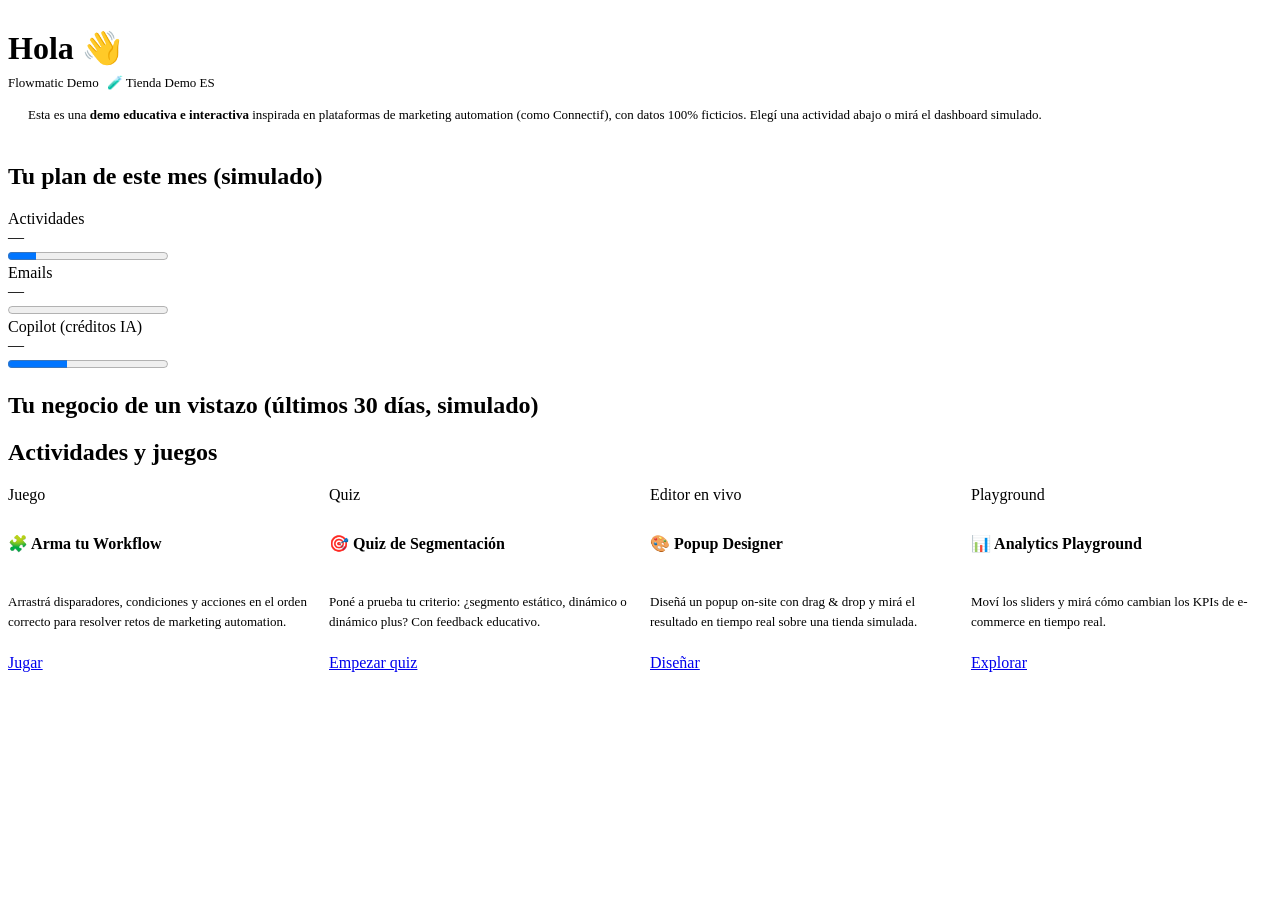
==== index.html @ df970a4e "Add files via upload" ====
<!DOCTYPE html>
<html lang="es">
<head>
<meta charset="UTF-8" />
<meta name="viewport" content="width=device-width, initial-scale=1.0" />
<title>Flowmatic Demo — Dashboard</title>
<link rel="stylesheet" href="css/tokens.css" />
<link rel="stylesheet" href="css/layout.css" />
<link rel="stylesheet" href="css/components.css" />
<style>
  .hero { display: flex; align-items: center; justify-content: space-between; margin-bottom: 8px; }
  .store-pill { display: flex; align-items: center; gap: 8px; font-size: 13px; color: var(--color-text-body); }
  .plan-usage { display: flex; gap: 16px; margin-bottom: 8px; }
  .activities-grid { display: grid; grid-template-columns: repeat(auto-fit, minmax(230px, 1fr)); gap: 20px; margin-top: 16px; }
  .activity-card { display: flex; flex-direction: column; gap: 10px; }
  .activity-card h3 { font-size: 16px; color: var(--color-text-heading); }
  .activity-card p { font-size: 13px; color: var(--color-text-body); line-height: 1.5; flex: 1; }
  .tag-row { display:flex; gap:6px; flex-wrap: wrap; margin-bottom: 4px; }
  .note-banner {
    background: var(--color-primary-light); border-radius: var(--radius-card);
    padding: 16px 20px; font-size: 13px; color: var(--color-primary-dark); margin-bottom: 24px;
  }
</style>
</head>
<body>
  <div class="app-shell">
    <aside class="sidebar" id="sidebar-root"></aside>

    <main class="main">
      <header class="topbar">
        <div class="hero">
          <h1 class="page-title" style="margin-bottom:0;">Hola 👋</h1>
        </div>
        <div class="store-pill">
          <span class="badge">Flowmatic Demo</span>
          <span>🧪 Tienda Demo ES</span>
        </div>
      </header>

      <div class="content">
        <div class="note-banner">
          Esta es una <strong>demo educativa e interactiva</strong> inspirada en plataformas de marketing automation
          (como Connectif), con datos 100% ficticios. Elegí una actividad abajo o mirá el dashboard simulado.
        </div>

        <h2 class="section-title" style="margin-top:0;">Tu plan de este mes (simulado)</h2>
        <div class="grid grid--3">
          <div class="card kpi-card">
            <div class="kpi-label">Actividades</div>
            <div class="kpi-value" id="kpi-activities">—</div>
            <progress id="kpi-activities-bar" value="18" max="100"></progress>
          </div>
          <div class="card kpi-card">
            <div class="kpi-label">Emails</div>
            <div class="kpi-value" id="kpi-emails">—</div>
            <progress id="kpi-emails-bar" value="0" max="100"></progress>
          </div>
          <div class="card kpi-card">
            <div class="kpi-label">Copilot (créditos IA)</div>
            <div class="kpi-value" id="kpi-copilot">—</div>
            <progress id="kpi-copilot-bar" value="37" max="100"></progress>
          </div>
        </div>

        <h2 class="section-title">Tu negocio de un vistazo (últimos 30 días, simulado)</h2>
        <div class="grid grid--3" id="business-kpis"></div>

        <h2 class="section-title">Actividades y juegos</h2>
        <div class="activities-grid">
          <div class="card activity-card">
            <div class="tag-row"><span class="chip chip--active">Juego</span></div>
            <h3>🧩 Arma tu Workflow</h3>
            <p>Arrastrá disparadores, condiciones y acciones en el orden correcto para resolver retos de marketing automation.</p>
            <a class="btn btn--primary" href="pages/workflow-lab.html">Jugar</a>
          </div>
          <div class="card activity-card">
            <div class="tag-row"><span class="chip chip--scheduled">Quiz</span></div>
            <h3>🎯 Quiz de Segmentación</h3>
            <p>Poné a prueba tu criterio: ¿segmento estático, dinámico o dinámico plus? Con feedback educativo.</p>
            <a class="btn btn--primary" href="pages/segment-quiz.html">Empezar quiz</a>
          </div>
          <div class="card activity-card">
            <div class="tag-row"><span class="chip chip--warning">Editor en vivo</span></div>
            <h3>🎨 Popup Designer</h3>
            <p>Diseñá un popup on-site con drag & drop y mirá el resultado en tiempo real sobre una tienda simulada.</p>
            <a class="btn btn--primary" href="pages/popup-designer.html">Diseñar</a>
          </div>
          <div class="card activity-card">
            <div class="tag-row"><span class="chip chip--draft">Playground</span></div>
            <h3>📊 Analytics Playground</h3>
            <p>Moví los sliders y mirá cómo cambian los KPIs de e-commerce en tiempo real.</p>
            <a class="btn btn--primary" href="pages/analytics-playground.html">Explorar</a>
          </div>
        </div>
      </div>
    </main>
  </div>

  <script src="js/icons.js"></script>
  <script src="js/fake-data.js"></script>
  <script src="js/app.js"></script>
  <script>
    initShell({ base: "", active: "home" });

    document.getElementById("kpi-activities").textContent = "18.240 / 100.000";
    document.getElementById("kpi-emails").textContent = "0 / 1.000";
    document.getElementById("kpi-copilot").textContent = "2.234 / 6.000";

    const kpis = fakeKpis(Date.now() % 50);
    const box = document.getElementById("business-kpis");
    const items = [
      { label: "Compras", value: kpis.purchases, sub: `${kpis.purchases} pedidos` },
      { label: "Importe total", value: `€${Number(kpis.purchaseAmount).toLocaleString("es-ES")}`, sub: "atribuido a Flowmatic" },
      { label: "Carritos recuperados", value: kpis.recoveredCarts, sub: "vía email + popup" },
    ];
    box.innerHTML = items.map((it) => `
      <div class="card kpi-card">
        <div class="kpi-label">${it.label}</div>
        <div class="kpi-value">${it.value}</div>
        <div class="kpi-sub">${it.sub}</div>
      </div>
    `).join("");
  </script>
</body>
</html>
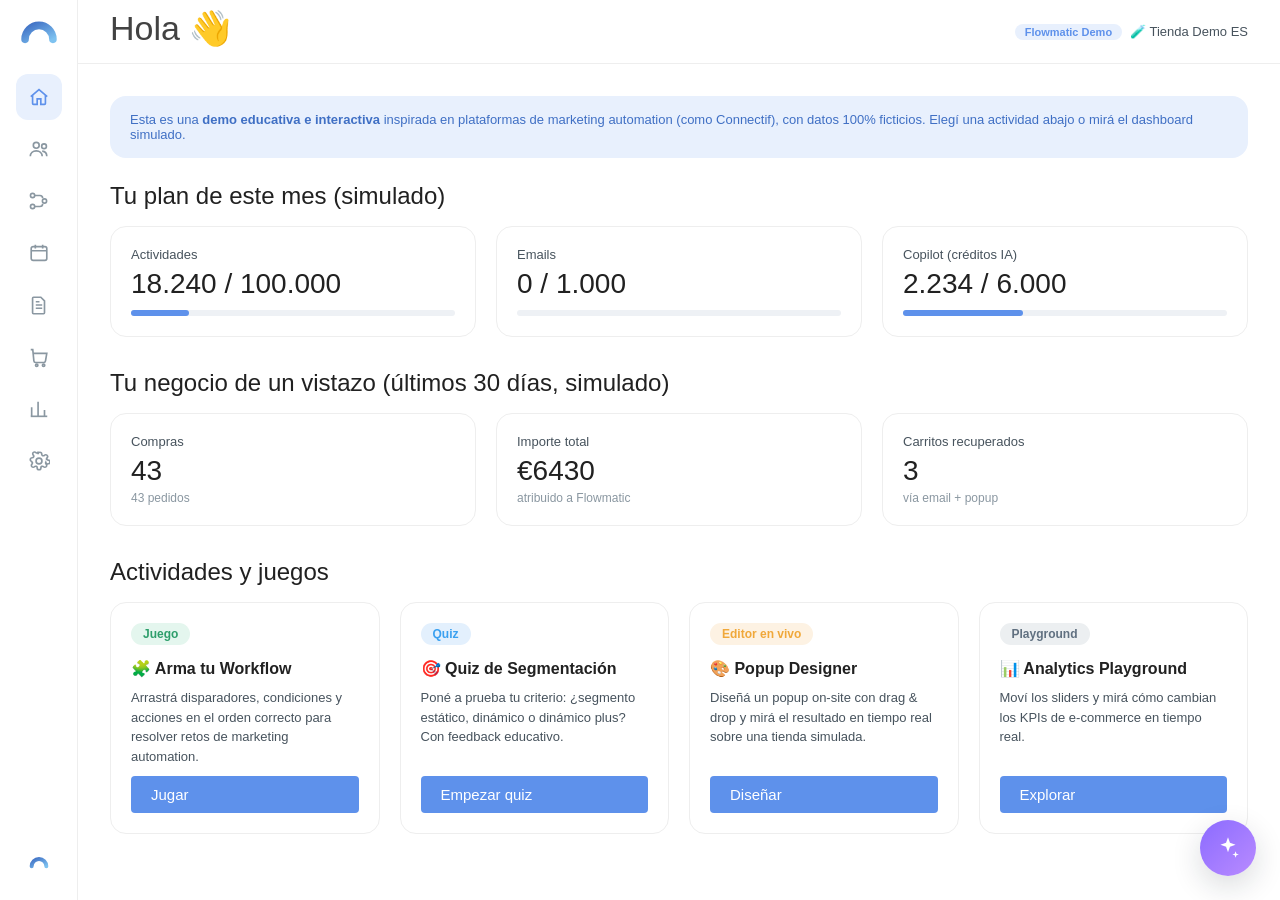
==== commit 1da15d7b: "Add files via upload" ====
--- a/index.html
+++ b/index.html
@@ -4,9 +4,9 @@
 <meta charset="UTF-8" />
 <meta name="viewport" content="width=device-width, initial-scale=1.0" />
 <title>Flowmatic Demo — Dashboard</title>
-<link rel="stylesheet" href="css/tokens.css" />
-<link rel="stylesheet" href="css/layout.css" />
-<link rel="stylesheet" href="css/components.css" />
+<link rel="stylesheet" href="tokens.css" />
+<link rel="stylesheet" href="layout.css" />
+<link rel="stylesheet" href="components.css" />
 <style>
   .hero { display: flex; align-items: center; justify-content: space-between; margin-bottom: 8px; }
   .store-pill { display: flex; align-items: center; gap: 8px; font-size: 13px; color: var(--color-text-body); }
@@ -71,34 +71,34 @@
             <div class="tag-row"><span class="chip chip--active">Juego</span></div>
             <h3>🧩 Arma tu Workflow</h3>
             <p>Arrastrá disparadores, condiciones y acciones en el orden correcto para resolver retos de marketing automation.</p>
-            <a class="btn btn--primary" href="pages/workflow-lab.html">Jugar</a>
+            <a class="btn btn--primary" href="workflow-lab.html">Jugar</a>
           </div>
           <div class="card activity-card">
             <div class="tag-row"><span class="chip chip--scheduled">Quiz</span></div>
             <h3>🎯 Quiz de Segmentación</h3>
             <p>Poné a prueba tu criterio: ¿segmento estático, dinámico o dinámico plus? Con feedback educativo.</p>
-            <a class="btn btn--primary" href="pages/segment-quiz.html">Empezar quiz</a>
+            <a class="btn btn--primary" href="segment-quiz.html">Empezar quiz</a>
           </div>
           <div class="card activity-card">
             <div class="tag-row"><span class="chip chip--warning">Editor en vivo</span></div>
             <h3>🎨 Popup Designer</h3>
             <p>Diseñá un popup on-site con drag & drop y mirá el resultado en tiempo real sobre una tienda simulada.</p>
-            <a class="btn btn--primary" href="pages/popup-designer.html">Diseñar</a>
+            <a class="btn btn--primary" href="popup-designer.html">Diseñar</a>
           </div>
           <div class="card activity-card">
             <div class="tag-row"><span class="chip chip--draft">Playground</span></div>
             <h3>📊 Analytics Playground</h3>
             <p>Moví los sliders y mirá cómo cambian los KPIs de e-commerce en tiempo real.</p>
-            <a class="btn btn--primary" href="pages/analytics-playground.html">Explorar</a>
+            <a class="btn btn--primary" href="analytics-playground.html">Explorar</a>
           </div>
         </div>
       </div>
     </main>
   </div>
 
-  <script src="js/icons.js"></script>
-  <script src="js/fake-data.js"></script>
-  <script src="js/app.js"></script>
+  <script src="icons.js"></script>
+  <script src="fake-data.js"></script>
+  <script src="app.js"></script>
   <script>
     initShell({ base: "", active: "home" });
 
--- a/tokens.css
+++ b/tokens.css
@@ -0,0 +1,63 @@
+/* =========================================================
+   DESIGN TOKENS
+   Inspirados en el panel real de Connectif (stage.connectif.cloud)
+   Fuente: análisis de CSS computado, agosto 2026.
+   ========================================================= */
+:root {
+  /* Color */
+  --color-primary: #5e91eb;
+  --color-primary-dark: #3f6fc4;
+  --color-primary-light: #e8f0fd;
+  --color-text-heading: #212121;
+  --color-text-strong: #424242;
+  --color-text-body: #47535d;
+  --color-text-muted: #8a97a1;
+  --color-bg: #ffffff;
+  --color-bg-soft: #f7f9fc;
+  --color-border: #eeeeee;
+  --color-success: #2e9e6b;
+  --color-success-bg: #e4f6ee;
+  --color-warning: #f0a83a;
+  --color-warning-bg: #fdf2e3;
+  --color-danger: #e2574c;
+  --color-danger-bg: #fceceb;
+  --color-info: #3aa0f0;
+
+  /* Copilot / AI theme (dark + purple) */
+  --copilot-bg: #14121f;
+  --copilot-bg-elevated: #1c1930;
+  --copilot-accent: #8b6bff;
+  --copilot-accent-2: #b98bff;
+  --copilot-text: #f4f2ff;
+
+  /* Node colors (workflow builder) */
+  --node-trigger: #7c5cfc;
+  --node-action-email: #f0a83a;
+  --node-action-system: #9aa4ad;
+  --node-action-web: #3aa0f0;
+  --node-ecommerce: #8a5cf6;
+  --node-condition-yes: #2e9e6b;
+  --node-condition-no: #e2574c;
+
+  /* Type */
+  --font-base: "Source Sans Pro", "Segoe UI", Helvetica, Arial, sans-serif;
+  --fs-body: 14px;
+  --fs-h1: 34px;
+  --fs-h2: 24px;
+  --fs-h3: 18px;
+  --fs-small: 12px;
+  --fw-regular: 400;
+  --fw-semibold: 600;
+  --fw-bold: 700;
+
+  /* Radius / shadow */
+  --radius-card: 16px;
+  --radius-btn: 4px;
+  --radius-pill: 999px;
+  --shadow-soft: 0 2px 10px rgba(20, 30, 45, 0.06);
+  --shadow-float: 0 10px 30px rgba(20, 30, 45, 0.16);
+
+  /* Layout */
+  --sidebar-width: 78px;
+  --topbar-height: 64px;
+}
--- a/layout.css
+++ b/layout.css
@@ -0,0 +1,265 @@
+* { box-sizing: border-box; }
+html, body {
+  margin: 0;
+  padding: 0;
+  font-family: var(--font-base);
+  font-size: var(--fs-body);
+  color: var(--color-text-body);
+  background: var(--color-bg);
+}
+
+a { color: var(--color-primary); text-decoration: none; }
+a:hover { text-decoration: underline; }
+
+h1, h2, h3, p { margin: 0; }
+
+.app-shell {
+  display: flex;
+  min-height: 100vh;
+}
+
+/* Sidebar */
+.sidebar {
+  width: var(--sidebar-width);
+  flex-shrink: 0;
+  background: #fff;
+  border-right: 1px solid var(--color-border);
+  display: flex;
+  flex-direction: column;
+  align-items: center;
+  padding: 14px 0;
+  position: sticky;
+  top: 0;
+  height: 100vh;
+}
+
+.sidebar__logo {
+  width: 38px;
+  height: 38px;
+  margin-bottom: 22px;
+}
+
+.sidebar__nav {
+  display: flex;
+  flex-direction: column;
+  gap: 6px;
+  flex: 1;
+}
+
+.sidebar__item {
+  width: 46px;
+  height: 46px;
+  border-radius: 12px;
+  display: flex;
+  align-items: center;
+  justify-content: center;
+  color: #8a97a1;
+  cursor: pointer;
+  transition: background 0.15s, color 0.15s;
+  position: relative;
+}
+
+.sidebar__item svg { width: 22px; height: 22px; }
+
+.sidebar__item:hover,
+.sidebar__item.active {
+  background: var(--color-primary-light);
+  color: var(--color-primary);
+}
+
+.sidebar__item .tooltip {
+  position: absolute;
+  left: 56px;
+  top: 50%;
+  transform: translateY(-50%);
+  background: #222;
+  color: #fff;
+  padding: 6px 10px;
+  border-radius: 6px;
+  font-size: 12px;
+  white-space: nowrap;
+  opacity: 0;
+  pointer-events: none;
+  transition: opacity 0.15s;
+}
+.sidebar__item:hover .tooltip { opacity: 1; }
+
+.sidebar__footer {
+  display: flex;
+  flex-direction: column;
+  align-items: center;
+  gap: 10px;
+}
+
+/* Main content */
+.main {
+  flex: 1;
+  min-width: 0;
+  display: flex;
+  flex-direction: column;
+}
+
+.topbar {
+  height: var(--topbar-height);
+  display: flex;
+  align-items: center;
+  justify-content: space-between;
+  padding: 0 32px;
+  border-bottom: 1px solid var(--color-border);
+}
+
+.content {
+  padding: 32px;
+  flex: 1;
+}
+
+.page-title {
+  font-size: var(--fs-h1);
+  font-weight: var(--fw-regular);
+  color: var(--color-text-strong);
+  margin-bottom: 24px;
+}
+
+.section-title {
+  font-size: var(--fs-h2);
+  font-weight: var(--fw-regular);
+  color: var(--color-text-heading);
+  margin: 32px 0 16px;
+}
+
+.grid {
+  display: grid;
+  gap: 20px;
+}
+.grid--3 { grid-template-columns: repeat(3, 1fr); }
+.grid--2 { grid-template-columns: repeat(2, 1fr); }
+
+@media (max-width: 900px) {
+  .grid--3, .grid--2 { grid-template-columns: 1fr; }
+  .sidebar { display: none; }
+}
+
+/* Copilot floating button + panel */
+.copilot-fab {
+  position: fixed;
+  right: 24px;
+  bottom: 24px;
+  width: 56px;
+  height: 56px;
+  border-radius: 50%;
+  background: linear-gradient(135deg, var(--copilot-accent), var(--copilot-accent-2));
+  display: flex;
+  align-items: center;
+  justify-content: center;
+  cursor: pointer;
+  box-shadow: var(--shadow-float);
+  z-index: 50;
+  border: none;
+}
+.copilot-fab svg { width: 26px; height: 26px; color: #fff; }
+
+.copilot-panel {
+  position: fixed;
+  right: 24px;
+  bottom: 92px;
+  width: 380px;
+  max-height: 70vh;
+  background: var(--copilot-bg);
+  color: var(--copilot-text);
+  border-radius: 20px;
+  box-shadow: var(--shadow-float);
+  display: none;
+  flex-direction: column;
+  overflow: hidden;
+  z-index: 50;
+  border: 1px solid rgba(139, 107, 255, 0.35);
+}
+.copilot-panel.open { display: flex; }
+
+.copilot-panel__header {
+  padding: 16px 18px;
+  display: flex;
+  align-items: center;
+  justify-content: space-between;
+  border-bottom: 1px solid rgba(255,255,255,0.08);
+}
+.copilot-panel__header strong {
+  background: linear-gradient(90deg, var(--copilot-accent), var(--copilot-accent-2));
+  -webkit-background-clip: text;
+  background-clip: text;
+  color: transparent;
+  font-size: 18px;
+}
+.copilot-panel__close {
+  background: none; border: none; color: #fff; opacity: 0.6; cursor: pointer; font-size: 18px;
+}
+
+.copilot-panel__body {
+  padding: 16px 18px;
+  overflow-y: auto;
+  flex: 1;
+  display: flex;
+  flex-direction: column;
+  gap: 10px;
+}
+
+.copilot-msg {
+  padding: 10px 14px;
+  border-radius: 14px;
+  font-size: 13px;
+  line-height: 1.5;
+  max-width: 88%;
+}
+.copilot-msg--bot {
+  background: var(--copilot-bg-elevated);
+  align-self: flex-start;
+}
+.copilot-msg--user {
+  background: linear-gradient(135deg, var(--copilot-accent), var(--copilot-accent-2));
+  align-self: flex-end;
+  color: #fff;
+}
+
+.copilot-suggestions {
+  display: flex;
+  flex-direction: column;
+  gap: 8px;
+  margin-top: 6px;
+}
+.copilot-suggestion {
+  background: var(--copilot-bg-elevated);
+  border: 1px solid rgba(255,255,255,0.06);
+  color: var(--copilot-text);
+  padding: 10px 12px;
+  border-radius: 10px;
+  font-size: 13px;
+  text-align: left;
+  cursor: pointer;
+}
+.copilot-suggestion:hover { border-color: var(--copilot-accent); }
+
+.copilot-panel__input {
+  padding: 12px 14px;
+  border-top: 1px solid rgba(255,255,255,0.08);
+  display: flex;
+  gap: 8px;
+}
+.copilot-panel__input input {
+  flex: 1;
+  background: var(--copilot-bg-elevated);
+  border: 1px solid rgba(139,107,255,0.4);
+  border-radius: 10px;
+  padding: 10px 12px;
+  color: #fff;
+  font-family: var(--font-base);
+  font-size: 13px;
+}
+.copilot-panel__input button {
+  background: linear-gradient(135deg, var(--copilot-accent), var(--copilot-accent-2));
+  border: none;
+  color: #fff;
+  border-radius: 10px;
+  padding: 0 14px;
+  cursor: pointer;
+  font-weight: var(--fw-semibold);
+}
--- a/components.css
+++ b/components.css
@@ -0,0 +1,89 @@
+/* Cards */
+.card {
+  background: #fff;
+  border: 0.8px solid var(--color-border);
+  border-radius: var(--radius-card);
+  padding: 20px;
+}
+.card--soft { background: var(--color-bg-soft); border: none; }
+
+.kpi-card .kpi-label { color: var(--color-text-body); font-size: 13px; margin-bottom: 6px; }
+.kpi-card .kpi-value { font-size: 28px; color: var(--color-text-heading); }
+.kpi-card .kpi-sub { font-size: 12px; color: var(--color-text-muted); margin-top: 4px; }
+.kpi-card progress {
+  width: 100%; height: 6px; margin-top: 10px; appearance: none; border: none;
+}
+.kpi-card progress::-webkit-progress-bar { background: #eef1f5; border-radius: 4px; }
+.kpi-card progress::-webkit-progress-value { background: var(--color-primary); border-radius: 4px; }
+
+/* Buttons */
+.btn {
+  display: inline-flex;
+  align-items: center;
+  gap: 8px;
+  border: none;
+  border-radius: var(--radius-btn);
+  padding: 10px 20px;
+  font-family: var(--font-base);
+  font-size: 15px;
+  cursor: pointer;
+  transition: filter 0.15s, transform 0.05s;
+}
+.btn:active { transform: translateY(1px); }
+.btn--primary { background: var(--color-primary); color: #fff; }
+.btn--primary:hover { filter: brightness(1.06); }
+.btn--ghost { background: transparent; color: var(--color-primary); border: 1px solid var(--color-primary); }
+.btn--dark { background: #222; color: #fff; }
+.btn--success { background: var(--color-success); color: #fff; }
+.btn--sm { padding: 6px 14px; font-size: 13px; }
+
+/* Chips */
+.chip {
+  display: inline-flex;
+  align-items: center;
+  gap: 6px;
+  padding: 4px 12px;
+  border-radius: var(--radius-pill);
+  font-size: 12px;
+  font-weight: var(--fw-semibold);
+}
+.chip--draft { background: #eceff1; color: #607080; }
+.chip--active { background: var(--color-success-bg); color: var(--color-success); }
+.chip--scheduled { background: #e3f0fd; color: var(--color-info); }
+.chip--warning { background: var(--color-warning-bg); color: var(--color-warning); }
+
+/* Workflow node palette (used across pages) */
+.wf-node {
+  width: 140px;
+  border-radius: 14px;
+  padding: 14px 10px;
+  color: #fff;
+  text-align: center;
+  font-size: 13px;
+  font-weight: var(--fw-semibold);
+  cursor: grab;
+  user-select: none;
+  box-shadow: var(--shadow-soft);
+}
+.wf-node .wf-node__icon { font-size: 20px; display: block; margin-bottom: 6px; }
+.wf-node--trigger { background: var(--node-trigger); border-radius: 50% / 30%; }
+.wf-node--email { background: var(--node-action-email); }
+.wf-node--system { background: var(--node-action-system); }
+.wf-node--web { background: var(--node-action-web); }
+.wf-node--ecommerce { background: var(--node-ecommerce); }
+.wf-node--condition { background: #fff; color: #333; border: 2px dashed #c9cfd6; }
+
+.wf-node.placed { cursor: default; }
+.wf-node.correct { outline: 3px solid var(--color-success); }
+.wf-node.incorrect { outline: 3px solid var(--color-danger); }
+
+/* Generic pill badge */
+.badge {
+  display: inline-block;
+  padding: 2px 10px;
+  border-radius: var(--radius-pill);
+  font-size: 11px;
+  font-weight: var(--fw-semibold);
+  background: var(--color-primary-light);
+  color: var(--color-primary);
+}
